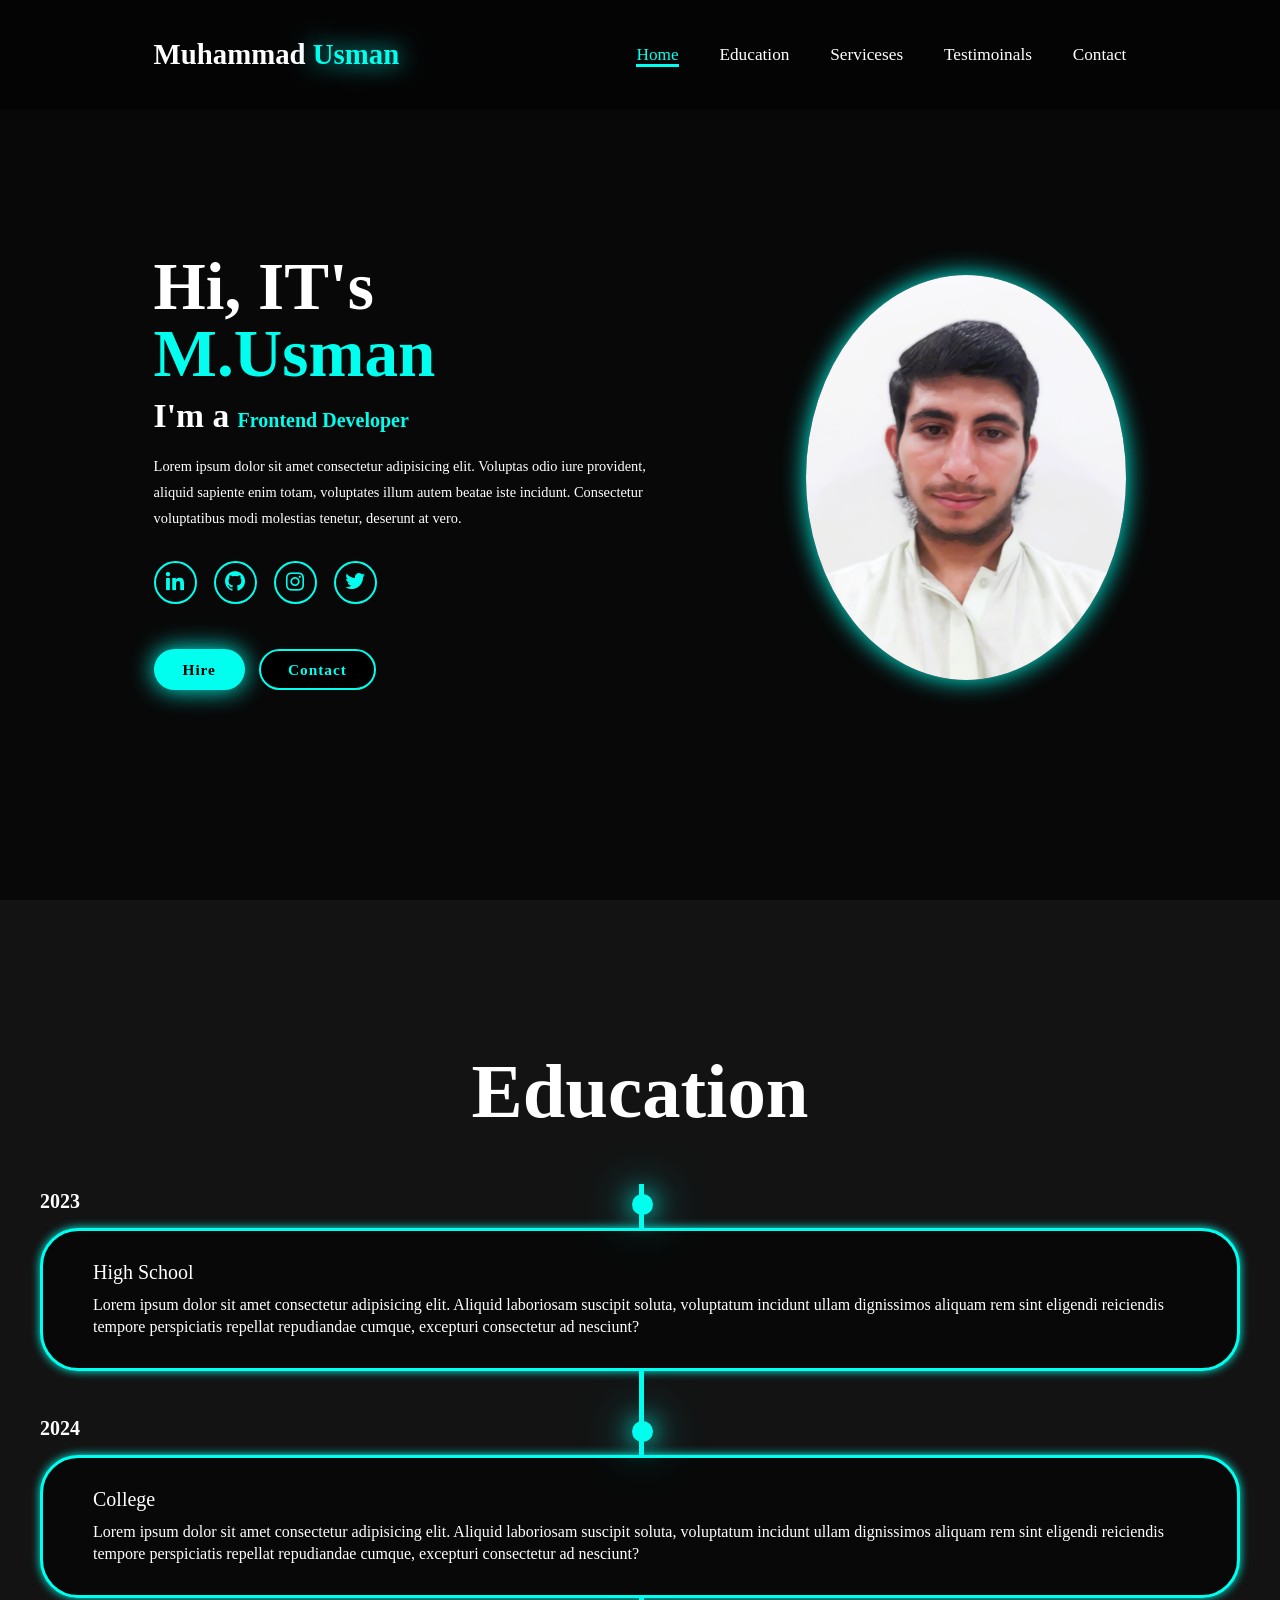
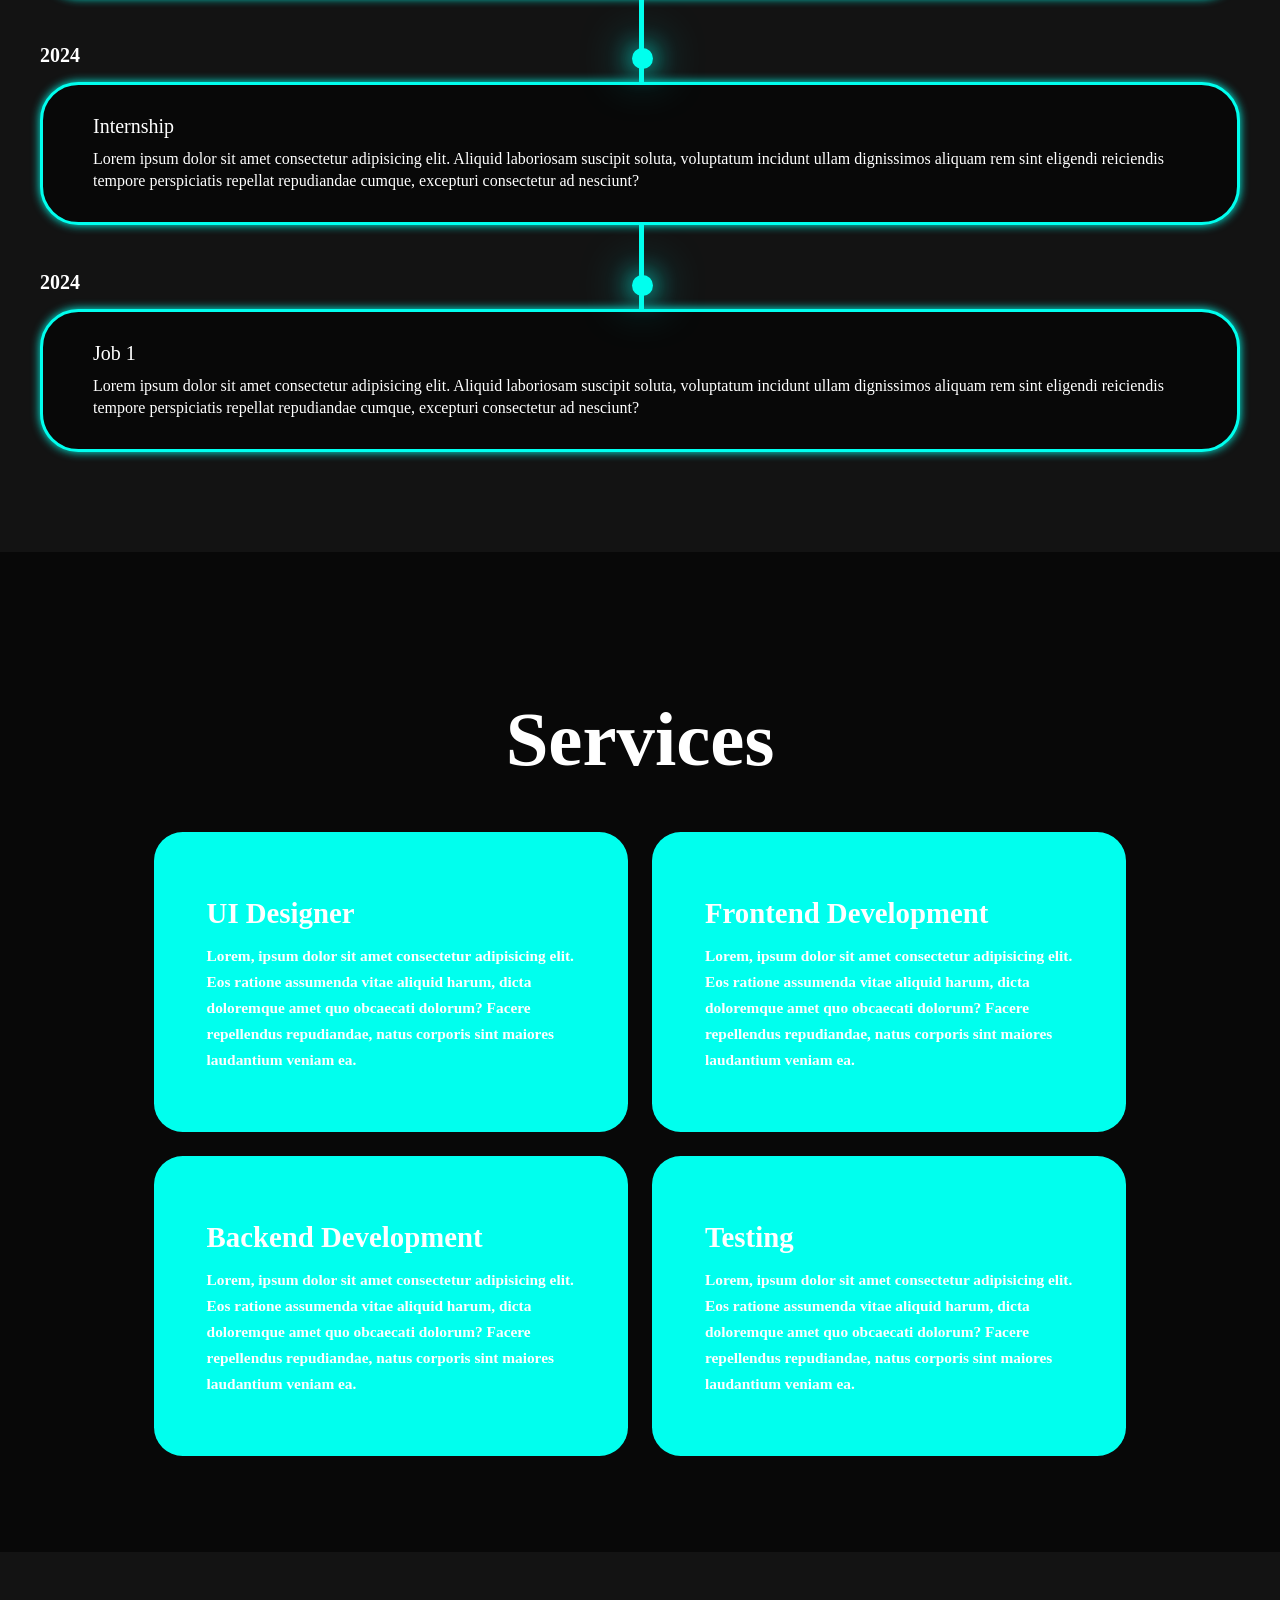
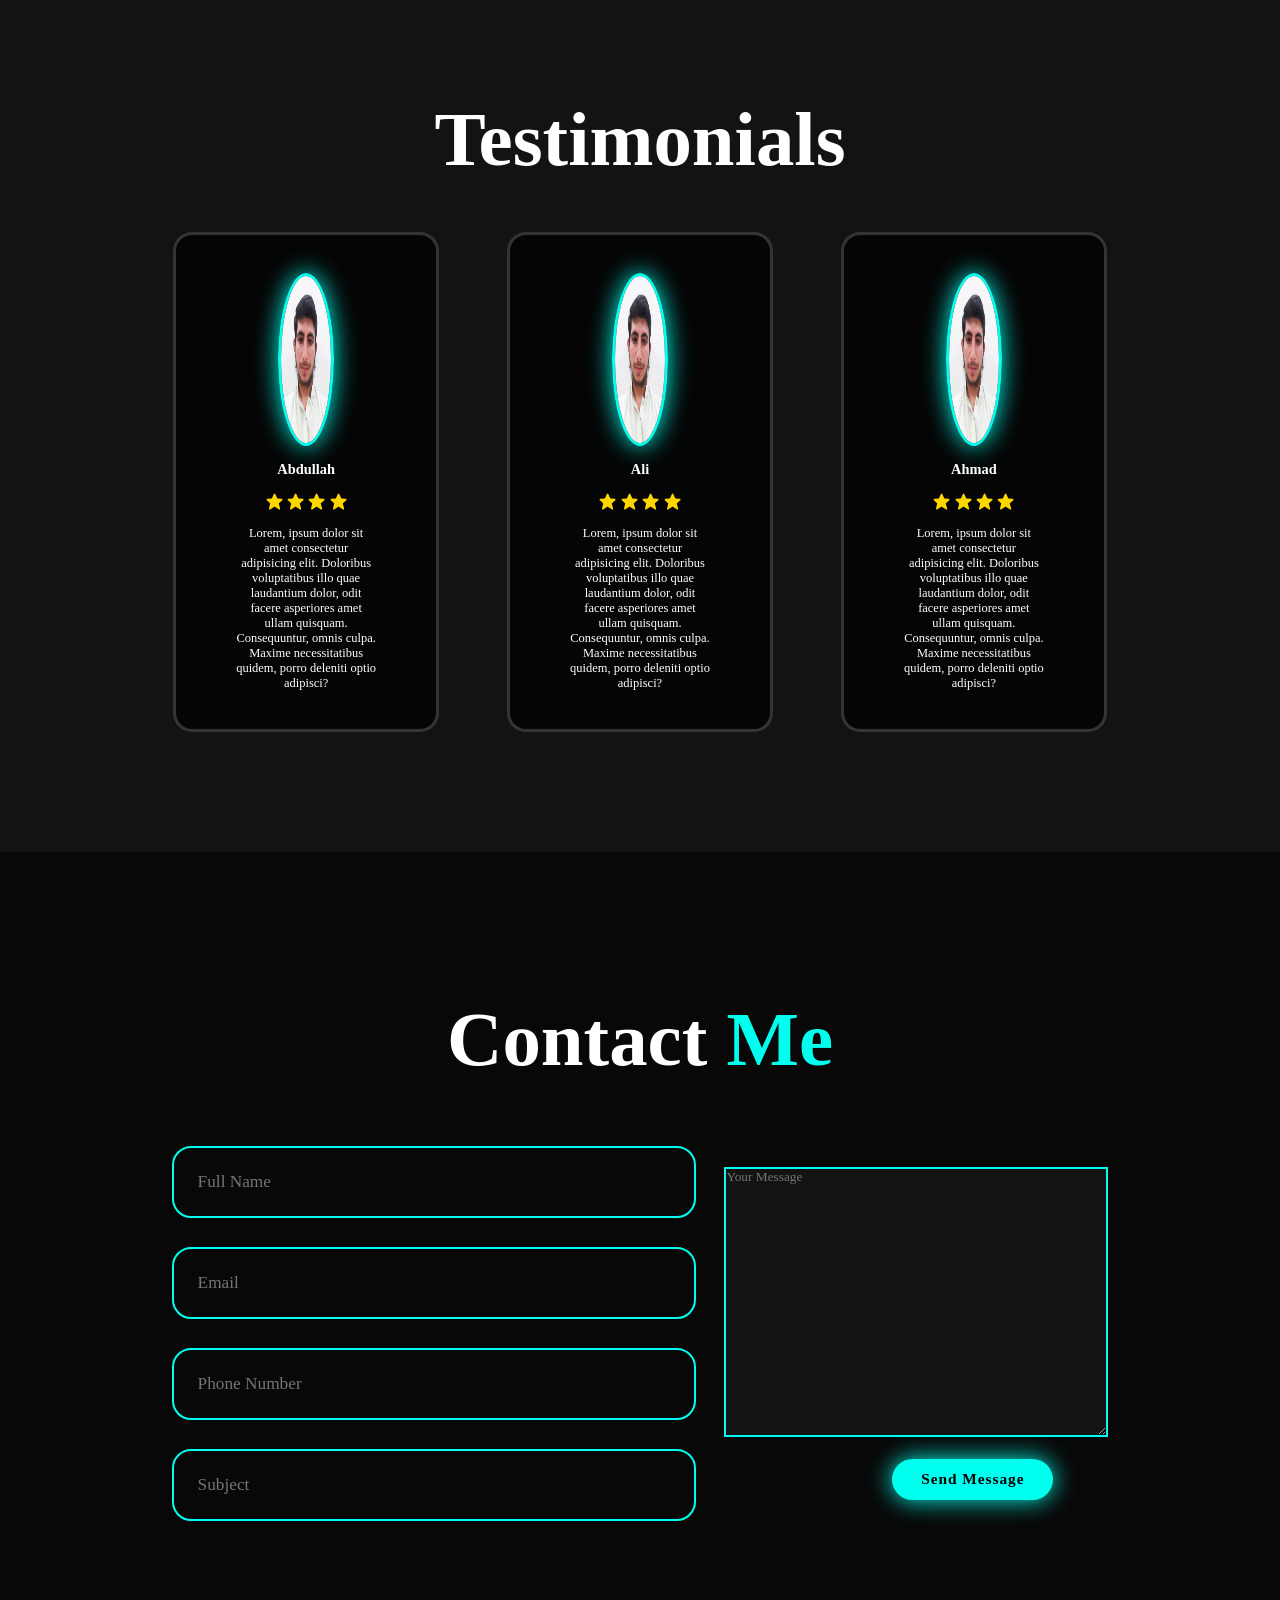
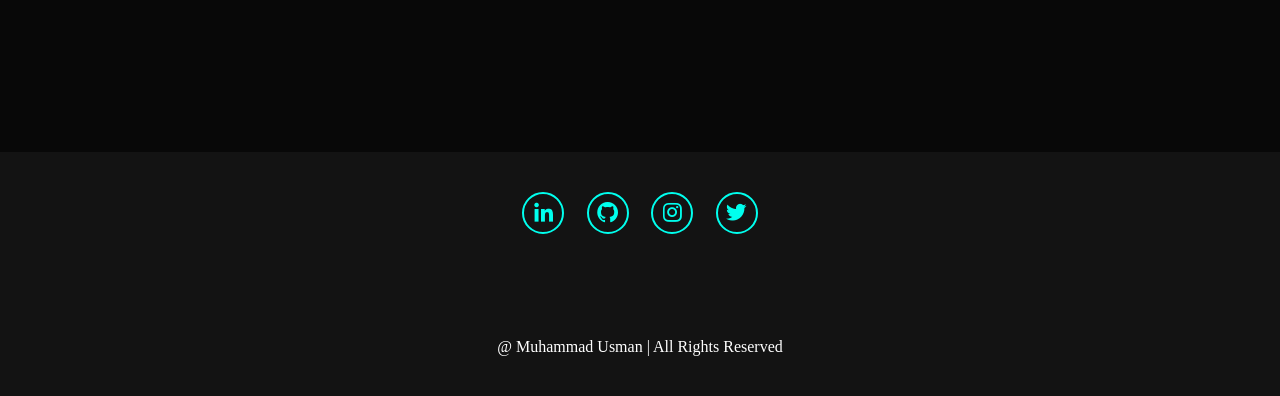
==== My Portfolio/index.html @ 7341e956 "Add files via upload" ====
<!DOCTYPE html>
<html lang="en">
<head>
    <meta charset="UTF-8">
    <meta name="viewport" content="width=device-width, initial-scale=1.0">
    <title>Portfolio</title>
    <link rel="stylesheet" href="style.css">
    <link href='https://unpkg.com/boxicons@2.1.4/css/boxicons.min.css' rel='stylesheet'>
</head>
<body>
    
    <header class="header">
        <a href="#home" class="logo">Muhammad
            <span>Usman</span></a>

            <i class='bx bx-menu' id="menu-icon"></i>

            <nav class="navbar">
                <a href="#home "class="active">Home</a>
                <a href="#education ">Education</a>
                <a href="#Services ">Serviceses</a>
                <a href="#testimoinals">Testimoinals</a>
                <a href="#contact">Contact</a>
            </nav>
    </header>

      <section class="home" id="home">
        <div class="home-content"><h1>Hi, IT's <span>M.Usman</span></h1>
        <h3 class="text-animation">I'm a   <span>Frontend Developer</span></h3>
        <p> 
            Lorem ipsum dolor sit amet consectetur adipisicing elit. Voluptas odio iure provident, aliquid sapiente enim totam, voluptates illum autem beatae iste incidunt. Consectetur voluptatibus modi molestias tenetur, deserunt at vero.</p>
      
           <div class="social-icons">
            <a href="#"><i class='bx bxl-linkedin'></i></a>
            <a href="#"><i class='bx bxl-github'></i></a>
            <a href="#"><i class='bx bxl-instagram'></i></a>
            <a href="#"><i class='bx bxl-twitter'></i></a>
           </div>
        
           <div class="btn-group">
            <a href="#" class="btn">Hire</a>
            <a href="#contact" class="btn">Contact</a>
           </div>  
        </div>

        <div class="home-img">
            <img src="./assets/me.png" alt="">
        </div>
      </section>
     
      <section class="education" id="education">
         <h2 class="heading">Education</h2>

         <div class="timeline-items">
            <div class="timeline-item">
                <div class="timeline-dot"> </div>
                    <div class="timeline-date">2023</div>
                    <div class="timeline-content">
                        <h3>High School</h3>
                        <p>Lorem ipsum dolor sit amet consectetur adipisicing elit. Aliquid laboriosam suscipit soluta, voluptatum incidunt ullam dignissimos aliquam rem sint eligendi reiciendis tempore perspiciatis repellat repudiandae cumque, excepturi consectetur ad nesciunt?</p>
                    </div>
               
            </div> 

            <div class="timeline-items">
                <div class="timeline-item">
                    <div class="timeline-dot">  </div>
                        <div class="timeline-date">2024</div>
                        <div class="timeline-content">
                            <h3>College</h3>
                            <p>Lorem ipsum dolor sit amet consectetur adipisicing elit. Aliquid laboriosam suscipit soluta, voluptatum incidunt ullam dignissimos aliquam rem sint eligendi reiciendis tempore perspiciatis repellat repudiandae cumque, excepturi consectetur ad nesciunt?</p>
                        </div>
                  
                </div> 

                <div class="timeline-items">
                    <div class="timeline-item">
                        <div class="timeline-dot"></div>
                            <div class="timeline-date">2024</div>
                            <div class="timeline-content">
                                <h3>Internship</h3>
                                <p>Lorem ipsum dolor sit amet consectetur adipisicing elit. Aliquid laboriosam suscipit soluta, voluptatum incidunt ullam dignissimos aliquam rem sint eligendi reiciendis tempore perspiciatis repellat repudiandae cumque, excepturi consectetur ad nesciunt?</p>
                            </div>
                        
                    </div> 

                    <div class="timeline-items">
                        <div class="timeline-item">
                            <div class="timeline-dot"></div>
                                <div class="timeline-date">2024</div>
                                <div class="timeline-content">
                                    <h3>Job 1</h3>
                                    <p>Lorem ipsum dolor sit amet consectetur adipisicing elit. Aliquid laboriosam suscipit soluta, voluptatum incidunt ullam dignissimos aliquam rem sint eligendi reiciendis tempore perspiciatis repellat repudiandae cumque, excepturi consectetur ad nesciunt?</p>
                                </div>
                            
                        </div> 
         </div>
      </section>


      <section class="Services" id="Services">
        <h2 class="heading">Services</h2>

        <div class="services-container">
            <div class="services-box">
                <div class="services-info">
                    <h4>UI Designer</h4>
                    <p>Lorem, ipsum dolor sit amet consectetur adipisicing elit. Eos ratione assumenda vitae aliquid harum, dicta doloremque amet quo obcaecati dolorum? Facere repellendus repudiandae, natus corporis sint maiores laudantium veniam ea.</p>
                </div>
            </div>

            <div class="services-box">
                <div class="services-info">
                    <h4>Frontend Development</h4>
                    <p>Lorem, ipsum dolor sit amet consectetur adipisicing elit. Eos ratione assumenda vitae aliquid harum, dicta doloremque amet quo obcaecati dolorum? Facere repellendus repudiandae, natus corporis sint maiores laudantium veniam ea.</p>
                </div>
            </div>

            <div class="services-box">
                <div class="services-info">
                    <h4>Backend Development</h4>
                    <p>Lorem, ipsum dolor sit amet consectetur adipisicing elit. Eos ratione assumenda vitae aliquid harum, dicta doloremque amet quo obcaecati dolorum? Facere repellendus repudiandae, natus corporis sint maiores laudantium veniam ea.</p>
                </div>
            </div>

            <div class="services-box">
                <div class="services-info">
                    <h4>Testing</h4>
                    <p>Lorem, ipsum dolor sit amet consectetur adipisicing elit. Eos ratione assumenda vitae aliquid harum, dicta doloremque amet quo obcaecati dolorum? Facere repellendus repudiandae, natus corporis sint maiores laudantium veniam ea.</p>
                </div>
            </div>
        </div>
      </section>


   <section class="testimoinals" id="testimoinals">
    <div class="testimoinals-box">
        <h2 class="heading">Testimonials</h2>

        <div class="wrapper">
            <div class="testimoinals-item">
                <img src="./assets/me.png" alt="">
                <h2>Abdullah</h2>
                <div class="rating">
                    <i class='bx bxs-star' id="star"></i>
                    <i class='bx bxs-star' id="star"></i>
                    <i class='bx bxs-star' id="star"></i>
                    <i class='bx bxs-star' id="star"></i>
                </div>
                <p>Lorem, ipsum dolor sit amet consectetur adipisicing elit. Doloribus voluptatibus illo quae laudantium dolor, odit facere asperiores amet ullam quisquam. Consequuntur, omnis culpa. Maxime necessitatibus quidem, porro deleniti optio adipisci?</p>
            </div>

            <div class="testimoinals-item">
                <img src="./assets/me.png" alt="">
                <h2>Ali</h2>
                <div class="rating">
                    <i class='bx bxs-star' id="star"></i>
                    <i class='bx bxs-star' id="star"></i>
                    <i class='bx bxs-star' id="star"></i>
                    <i class='bx bxs-star' id="star"></i>
                </div>
                <p>Lorem, ipsum dolor sit amet consectetur adipisicing elit. Doloribus voluptatibus illo quae laudantium dolor, odit facere asperiores amet ullam quisquam. Consequuntur, omnis culpa. Maxime necessitatibus quidem, porro deleniti optio adipisci?</p>
            </div>

            <div class="testimoinals-item">
                <img src="./assets/me.png" alt="">
                <h2>Ahmad</h2>
                <div class="rating">
                    <i class='bx bxs-star' id="star"></i>
                    <i class='bx bxs-star' id="star"></i>
                    <i class='bx bxs-star' id="star"></i>
                    <i class='bx bxs-star' id="star"></i>
                </div>
                <p>Lorem, ipsum dolor sit amet consectetur adipisicing elit. Doloribus voluptatibus illo quae laudantium dolor, odit facere asperiores amet ullam quisquam. Consequuntur, omnis culpa. Maxime necessitatibus quidem, porro deleniti optio adipisci?</p>
            </div>
        </div>
    </div>
   </section>


    <section class="contact" id="contact">
        <h2 class="heading">Contact <span>Me</span></h2>

        <form action="">
            <div class="input-group">
                <div class="input-box">
                    <input type="text" placeholder="Full Name">
                    <input type="email" placeholder="Email"> 
                </div>

                <div class="input-box">
                    <input type="number" placeholder="Phone Number">
                    <input type="text" placeholder="Subject">
                </div>
            </div>

            <div class="input-group-2">
                <textarea name="" id="" cols="30"
                rows="10" placeholder="Your Message"></textarea>
                <input type="submit" value="Send Message" class="btn1">
            </div>
        </form>
    </section>


      <footer class="footer">
        <div class="social">
            <a href="#"><i class='bx bxl-linkedin'></i></a>
            <a href="#"><i class='bx bxl-github'></i></a>
            <a href="#"><i class='bx bxl-instagram'></i></a>
            <a href="#"><i class='bx bxl-twitter'></i></a>
        </div>

        <ul class="list">
            <li><a href="#FAQ"></a></li>
            <li><a href="#Services"></a></li>
            <li><a href="#About Me"></a></li>
            <li><a href="#Contact"></a></li>
            <li><a href="#Testimoinals"></a></li>
        </ul>
        <p class="copyright">
            @ Muhammad Usman | All Rights Reserved
        </p>
      </footer>







</body>
<script src="sdript.js"></script>
</html>
---- My Portfolio/style.css ----
* {
  margin: 0;
  padding: 0;
  box-sizing: border-box;
  text-decoration: none;
  border: none;
  outline: none;
  scroll-behavior: smooth;
  font-family: "Poppins", serif;
  ;
}

:root {
  --bg-color: #080808;
  --second-bg-color: #131313;
  --text-color: white;
  --main-color: #00ffee;
}

html {
  font-size: 60%;
  overflow-x: hidden;
}

body {
  background: var(--bg-color);
  color: var(--text-color);
}

.header {
  position: fixed;
  top: 0;
  left: 0;
  width: 100%;
  padding: 4rem 12% 4rem;
  background: rgba(0, 0, 0, 0.404);
  backdrop-filter: blur(10px);
  display: flex;
  justify-content: space-between;
  align-items: center;
  z-index: 5;
}

.logo {
  font-size: 3rem;
  color: var(--text-color);
  font-weight: 800;
  cursor: pointer;
  transition: 0.3s ease;
}

.logo:hover {
  transform: scale(1.1);
}

.logo span {
  text-shadow: 0 0 25px var(--main-color);
}

.navbar a {
  font-size: 1.8rem;
  color: var(--text-color);
  font-weight: 500;
  margin-left: 4rem;
  transition: 0.3s ease;
  border-bottom: 3px solid transparent;
}

.navbar a:hover,
.navbar a.active {
  color: var(--main-color);
  border-bottom: 3px solid var(--main-color);
}

#menu-icon {
  font-size: 3.6rem;
  color: var(--main-color);
  display: none;
}

section {
  min-height: 100vh;
  padding: 10rem 12% 10rem;
}

.home {
  display: flex;
  justify-content: center;
  align-items: center;
  gap: 15rem;
}

.home-content {
  display: flex;
  justify-content: center;
  flex-direction: column;
  align-items: baseline;
  text-align: left;
  margin-top: 3rem;
}

span {
  color: var(--main-color);
}

.logo span {
  color: var(--main-color);
}

.home-content h3 {
  margin-bottom: 2rem;
  margin-top: 1rem;
  font-size: 3.5rem;
}

.home-content h1 {
  font-size: 7rem;
  font-weight: 700;
  margin-top: 1.5rem;
  line-height: 1;
}

.home-img {
  border-radius: 50%;
}

.home-img img {
  position: relative;
  top: 3rem;
  width: 25vw;
  height: 45vh;
  border-radius: 60%;
  box-shadow: 0 0 25px var(--main-color);
  cursor: pointer;
  transition: 0.4s ease-in-out;
}

.home-img img:hover {
  box-shadow: 0 0 25px var(--main-color),
    0 0 50px var(--main-color),
    0 0 100px var(--main-color);
}

.home-content p {
  font-size: 1.5rem;
  font-weight: 500;
  line-height: 1.8;
  max-width: 1000px;
}

.social-icons a {
  display: inline-flex;
  justify-content: center;
  align-items: center;
  width: 4.5rem;
  height: 4.5rem;
  background: transparent;
  border: 2px solid var(--main-color);
  font-size: 2.5rem;
  border-radius: 50%;
  color: var(--main-color);
  margin: 3rem 1.5rem 3rem 0;
  transition: 0.3s ease-in-out;
}

.social-icons a:hover {
  color: var(--text-color);
  transform: scale(1.3) translatey(-5px);
  box-shadow: 0 0 25px var(--main-color);
  background-color: var(--main-color);
}

.btn {
  display: inline-block;
  padding: 1rem 2.8rem;
  background: var(--main-color);
  box-shadow: 0 0 25px var(--main-color);
  border-radius: 4rem;
  font-size: 1.6rem;
  color: black;
  border: 2px solid transparent;
  letter-spacing: 0.1rem;
  font-weight: 600;
  transition: 0.3s ease-in-out;
  cursor: pointer;
}

.btn:hover {
  transform: scale(1.05);
  box-shadow: 0 0 50px var(--main-color);
}

.btn-group {
  display: flex;
  align-items: center;
  gap: 1.5rem;
  margin-top: 1.7rem;
}

.btn-group a:nth-of-type(2) {
  background-color: black;
  color: var(--main-color);
  border: 2px solid var(--main-color);
  box-shadow: 0 0 25px transparent;
}

.btn-group a:nth-of-type(2):hover {
  box-shadow: 0 0 25px var(--main-color);
  background: var(--main-color);
  color: black;
}

.text-animation {
  font-size: 34px;
  font-weight: 600;
  min-width: 280px;
}

.text-animation span {
  position: relative;
  font-size: 20px;
  color: var(--main-color);
  animation-name: myanimation;
  animation-duration: 2s infinite;
}

@keyframes  [myanimation] {
  10%,
  15%,
  30%,
  35%,
  50%,
  55%,
  70%,
  75%,
  90%,
  95% ( width: 0;)
     
 
  
}
.heading {
  font-size: 8rem;
  text-align: center;
  margin: 5rem 0;
}

.education {
  padding: 100px 15px;
  background: var(--second-bg-color);
}

.education h2 {
  margin-bottom: 5rem;
}

.timeline-items {
  max-width: 1200px;
  margin: auto;
  display: flex;
  flex-wrap: wrap;
  position: relative;
}

.timeline-items::before {
  content: "";
  position: absolute;
  width: 5px;
  height: 100%;
  background-color: var(--main-color);
  left: calc(50% - 1px);
}

.timeline-item {
  margin-bottom: 40px;
  width: 100%;
  position: relative;
}

.timeline-item:last-child {
  margin-bottom: 0;
}

.timeline-item:nth-child(add) {
  padding-right: calc(50% + 30px);
  text-align: right;
}

.timeline-item:nth-child(even) {
  padding-left: calc(50% + 30px);
}

.timeline-dot {
  height: 21px;
  width: 21px;
  background-color: var(--main-color);
  box-shadow: 0 0 25px var(--main-color),
    0 0 50px var(--main-color);
  position: absolute;
  left: calc(50% - 8px);
  border-radius: 50%;
  top: 10px;

}

.timeline-date {
  font-size: 20px;
  font-weight: 800;
  color: white;
  margin: 6px 0 15px;
}

.timeline-content {
  background-color: var(--bg-color);
  border: 3px solid var(--main-color);
  padding: 30px 50px;
  border-radius: 4rem;
  box-shadow: 0 0 10px var(--main-color);
  cursor: pointer;
  transition: 0.3s ease-in-out;
}

.timeline-content:hover {
  transform: scale(1.05);
  box-shadow: 0 0 25 var(--main-color);
}

.timeline-content h3 {
  font-size: 20px;
  color: white;
  margin: 0 0 10px;
  font-weight: 500;
}

.timeline-content p {
  color: white;
  font-size: 16px;
  font-weight: 300;
  line-height: 22px;
}

::wwebkit-scrollbar {
  width: 150px;
}

::wwebkit-scrollbar-track {
  background-color: var(--bg-color);
}

::wwebkit-scrollbar-thumb {
  background-color: var(--main-color);
  width: 50px;
}

.sevices {
  background: var(--bg-color);
  color: black;
}

.services h2 {
  margin-bottom: 5rem;
  color: white;
}

.services-container {
  display: grid;
  grid-template-columns: repeat(2, 1fr);
  align-items: center;
  gap: 2.5rem;
}

.services-box {
  background-color: var(--main-color);
  height: 300px;
  border-radius: 3rem;
  border: 5px solid transparent;
  cursor: pointer;
  transition: 0.4s ease-in-out;
}

.services-box:hover {
  background: white;
  color: black;
  border: 5px solid var(--main-color);
  transform: scale(1.03);
}

.services-box .services-info {
  display: flex;
  flex-direction: column;
  text-align: left;
  max-height: 200px;
  justify-content: left;
  align-items: baseline;
  padding: 5rem 5rem;
}

.services-info h4 {
  font-size: 3rem;
  font-weight: 800;
  line-height: 2;
}

.services-info p {
  font-size: 1.6rem;
  font-weight: 600;
  max-height: 100px;
  line-height: 1.7;
  margin: auto;
}

.testimoinals {
  background: var(--second-bg-color);
}

.testimoinals-box {
  background-size: cover;
  display: flex;
  align-items: center;
  justify-content: center;
  flex-direction: column;
}

.testimoinals .heading {
  margin-bottom: 5rem;
}

.testimoinals-box img {
  width: 40%;
  height: 40%;
  border-radius: 70%;
  border: 3px solid var(--main-color);
  box-shadow: 0 0 25px var(--main-color);
}

.wrapper {
  display: grid;
  grid-template-columns: repeat(3, 1fr);
  gap: 3rem;
}

.testimoinals-item {
  min-height: 500px;
  max-width: 450px;
  background: rgba(0, 0, 0, 0.7);
  border: 3px solid rgba(238, 238, 238, 0.2);
  border-radius: 2rem;
  margin: 0 2rem;
  padding: 30px 60px;
  cursor: pointer;
  display: flex;
  flex-direction: column;
  align-items: center;
  justify-content: center;
  text-align: center;
  gap: 1.5rem;
  color: white;
  transition: 0.4s ease-in-out;
}

.testimoinals-item:hover {
  border: 3px solid var(--main-color);
  transform: translateY(-10px) scale(1.03);
  box-shadow: 0 0 25px var(--main-color);
}

.testimoinals-item h3 {
  font-size: 1.3rem;
}

.testimoinals-item p {
  font-size: 1.3rem;
}

#star {
  color: gold;
  font-size: 2rem;
}

.contact {
  background-color: var(--bg-color);
}

.contact h2 {
  margin-bottom: 3rem;
  color: white;
}

.contact form {
  display: flex;
  align-items: center;
  justify-content: center;
  gap: 3rem;
  margin: 5rem auto;
  text-align: center;
}

.contact form .input-box {
  display: flex;
  justify-content: center;
  flex-wrap: wrap;
}

.contact form .input-box input,
.contct form textarea {
  width: 100%;
  padding: 2.5rem;
  color: var(--text-color);
  background-color: var(--bg-color);
  border: 2px solid var(--main-color);
  font-size: 1.8rem;
  border-radius: 2rem;
  margin: 1.5rem 0;
  resize: none;
}

.contact form textarea {
  background-color: var(--second-bg-color);
  width: 30vw;
  height: 30vh;
  border: 2px solid var(--main-color);
}


.contact form .btn1 {
  display: flex;
  justify-content: center;
  align-items: center;
  padding: 1rem 2.8rem;
  background: var(--main-color);
  box-shadow: 0 0 25px var(--main-color);
  border-radius: 4rem;
  font-size: 1.6rem;
  color: black;
  border: 2px solid transparent;
  letter-spacing: 0.1rem;
  font-weight: 600;
  transition: 0.3s ease-in-out;
  cursor: pointer;
  margin-top: 2rem;
  margin-left: 17.5rem;

}

.contact form .btn1:hover {
  transform: scale(1.05);
  box-shadow: 0 0 50px var(--main-color);
}

.footer {
  position: relative;
  bottom: 0;
  width: 100%;
  padding: 40px 0;
  background-color: var(--second-bg-color);
}

.footer .social {
  text-align: center;
  padding-bottom: 25px;
  color: var(--main-color);
}

.footer .social a {
  font-size: 25px;
  color: var(--main-color);
  border: 2px solid var(--main-color);
  width: 42px;
  height: 42px;
  line-height: 42px;
  display: inline-block;
  text-align: center;
  border-radius: 50%;
  margin: 0 10px;
  transition: 0.3s ease-in-out;
}

.footer .social a:hover {
  transform: scale(1.2) translateY(-10px);
  background-color: var(--main-color);
  color: black;
  box-shadow: 0 0 25px var(--main-color);
}

.footer ul {
  margin-top: 0;
  padding: 0;
  font-size: 18px;
  line-height: 1.6;
  margin-bottom: 0;
  text-align: center;
}

.footer ul li a {
  color: white;
  border-bottom: 3px solid transparent;
  transition: 0.3s ease-in-out;
}

.footer ul li a:hover {
  border-bottom: 3px solid var(--main-color);
}

.footer ul li {
  display: inline-block;
  padding: 0 15px;
}

.footer .copyright {
  margin-top: 50px;
  text-align: center;
  font-size: 16px;
  color: white;
}

@media screen and (max-width:1085px) {
  html {
    font-size: 55%;
  }

  .services-container {
    padding-bottom: 7rem;
    grid-template-columns: repeat(2.1fr);
  }
}

@media screen and (max-width:991px) {
  .header {
    padding: 2rem 3%;
  }

  .section {
    padding: 10rem 3% 2rem;
  }

  .timeline-items::before {
    left: 7px;
  }

  .timeline-item:nth-child(add) {
    padding-right: 0;
    text-align: left;
  }

  .timeline-item:nth-child(odd),
  .timeline-item:nth-child(even) {
    padding-left: 37px;
  }

  .timeline-dot {
    left: 0;
  }

  .services {
    padding-bottom: 7rem;
  }

  .testimoinals .wrapper {
    flex-direction: column;
    flex-wrap: wrap;
  }

  .footer {
    padding: 2rem 3%;
    margin: 20px;
  }
}

@media (max-width:895px) {
  #menu-icon {
    display: block;
    color: var(--main-color);
  }

  .navbar {
    display: none;
  }

  .navbar.active {
    display: block;
  }

  .navbar a {
    display: block;
    font-size: 2rem;
    margin: 3rem 0;
    color: white;
  }

  .home {
    flex-direction: column-reverse;
    margin: 5rem 4rem;
  }

  .home-content h3 {
    font-size: 2.6rem;
  }

  .home-content h1 {
    font-size: 8rem;
    margin-top: 3rem;
  }

  .home-content p {
    max-width: 600px;
    margin: 0 auto;
  }

  .home-img img {
    width: 56vw;
  }

  .services h2 {
    margin-bottom: 3rem;
  }

  .services-container {
    grid-template-columns: repeat(1.2fr);
  }

  .contact form .btn1 {
    display: flex;
    justify-content: center;
    align-items: center;
    padding: 1rem 2.8rem;
    background: var(--main-color);
    box-shadow: 0 0 25px var(--main-color);
    border-radius: 4rem;
    font-size: 1.6rem;
    color: black;
    border: 2px solid transparent;
    letter-spacing: 0.1rem;
    font-weight: 600;
    transition: 0.3s ease-in-out;
    cursor: pointer;
    margin-top: 2rem;
    margin-left: 17.5rem;
    margin-right: 17.7rem;

  }

  .contact form .btn1:hover {
    transform: scale(1.05);
    box-shadow: 0 0 50px var(--main-color);
  }

  .services-container {
    display: grid;
    grid-template-columns: repeat(2, 1fr);
    align-items: center;
    gap: 2.5rem;
  }

  .services-box {
    background-color: var(--main-color);
    height: 300px;
    border-radius: 3rem;
    border: 5px solid transparent;
    cursor: pointer;
    transition: 0.4s ease-in-out;
  }

  .services-box:hover {
    background: white;
    color: black;
    border: 5px solid var(--main-color);
    transform: scale(1.03);
  }

  .services-box .services-info {
    display: flex;
    flex-direction: column;
    text-align: left;
    max-height: 200px;
    justify-content: left;
    align-items: baseline;
    padding: 5rem 5rem;
  }

  .services-info h4 {
    font-size: 3rem;
    font-weight: 800;
    line-height: 2;
  }

  .services-info p {
    font-size: 1.6rem;
    font-weight: 600;
    max-height: 100px;
    line-height: 1.7;
    margin: auto;
  }

  .home-img img {
    display: flex;
    justify-content: center;
    align-items: center;
    margin: 0 auto;
    border-radius: 50%;
    left: 40px;
   
  }
 .education{
    /* display: flex;
    justify-content: center;
    align-items: center; */
    margin: 20px;
    left: 30px;
    width: 100% ;;
  }
}
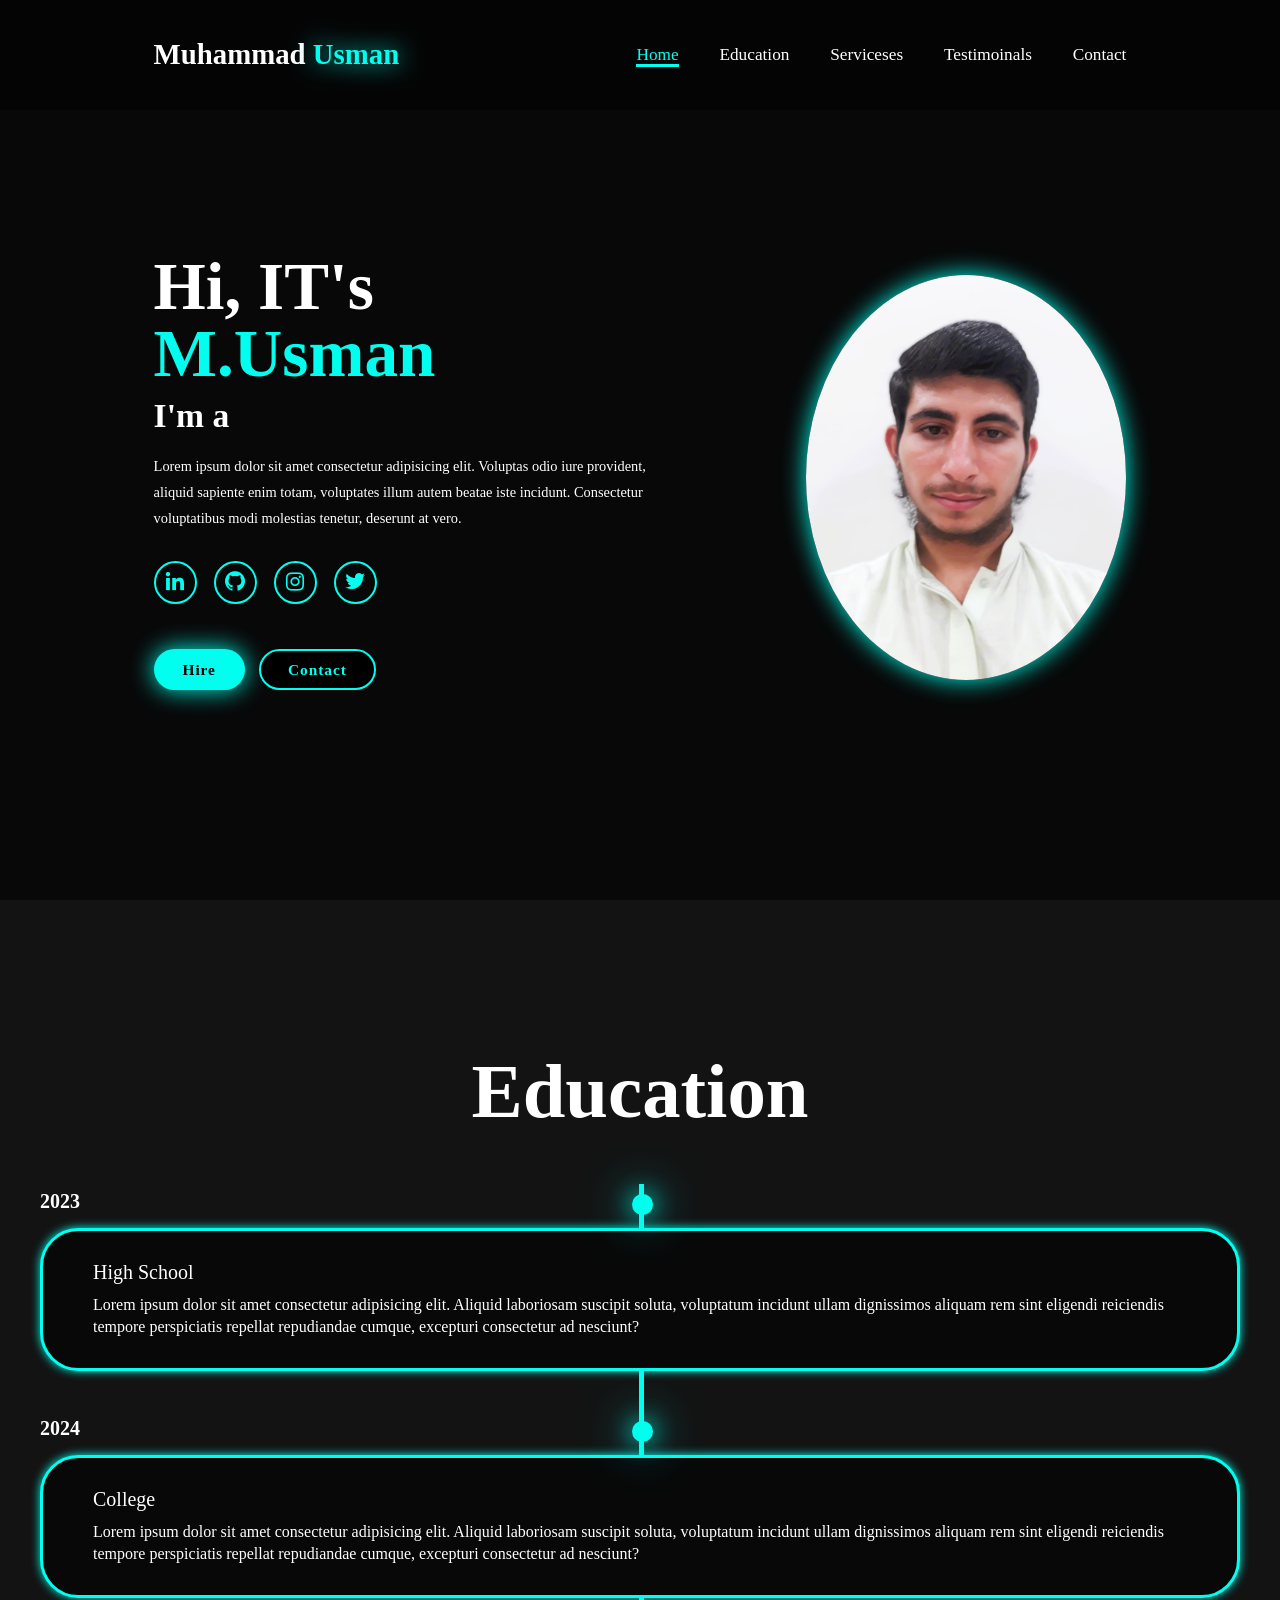
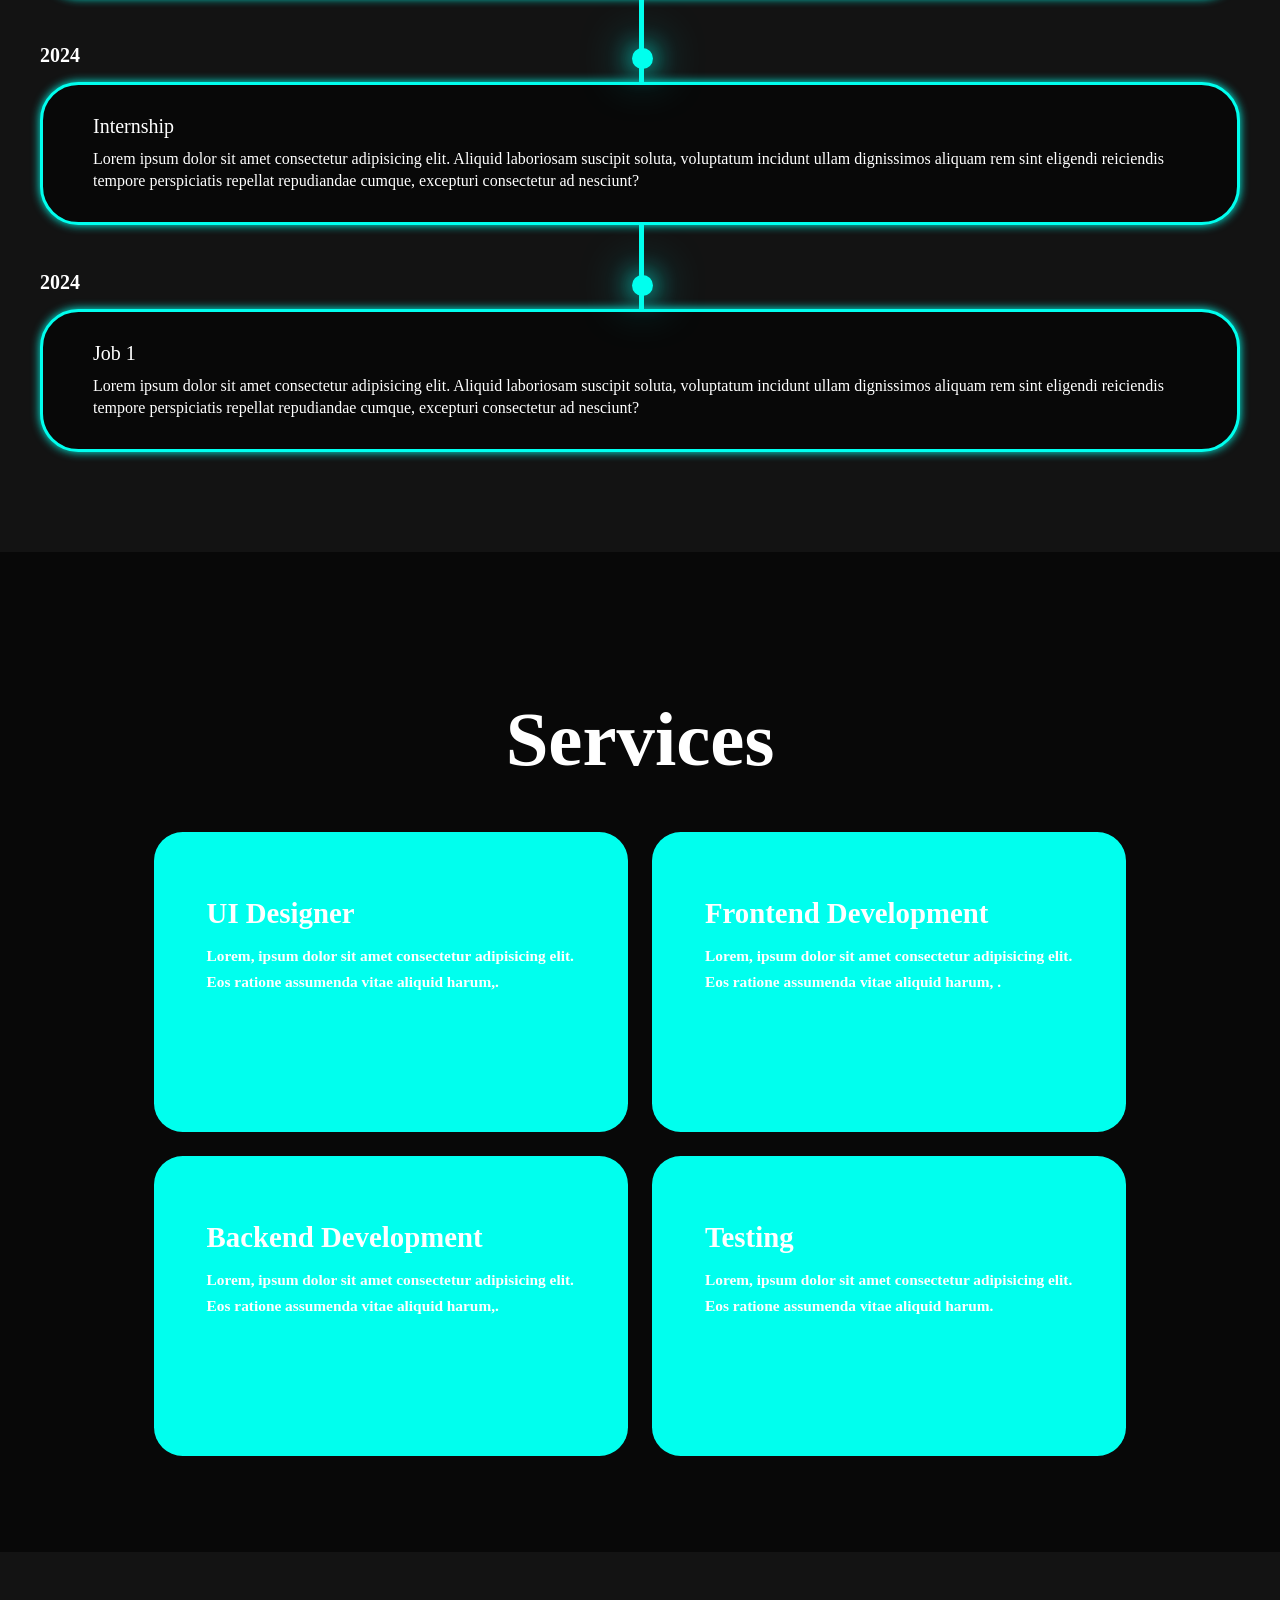
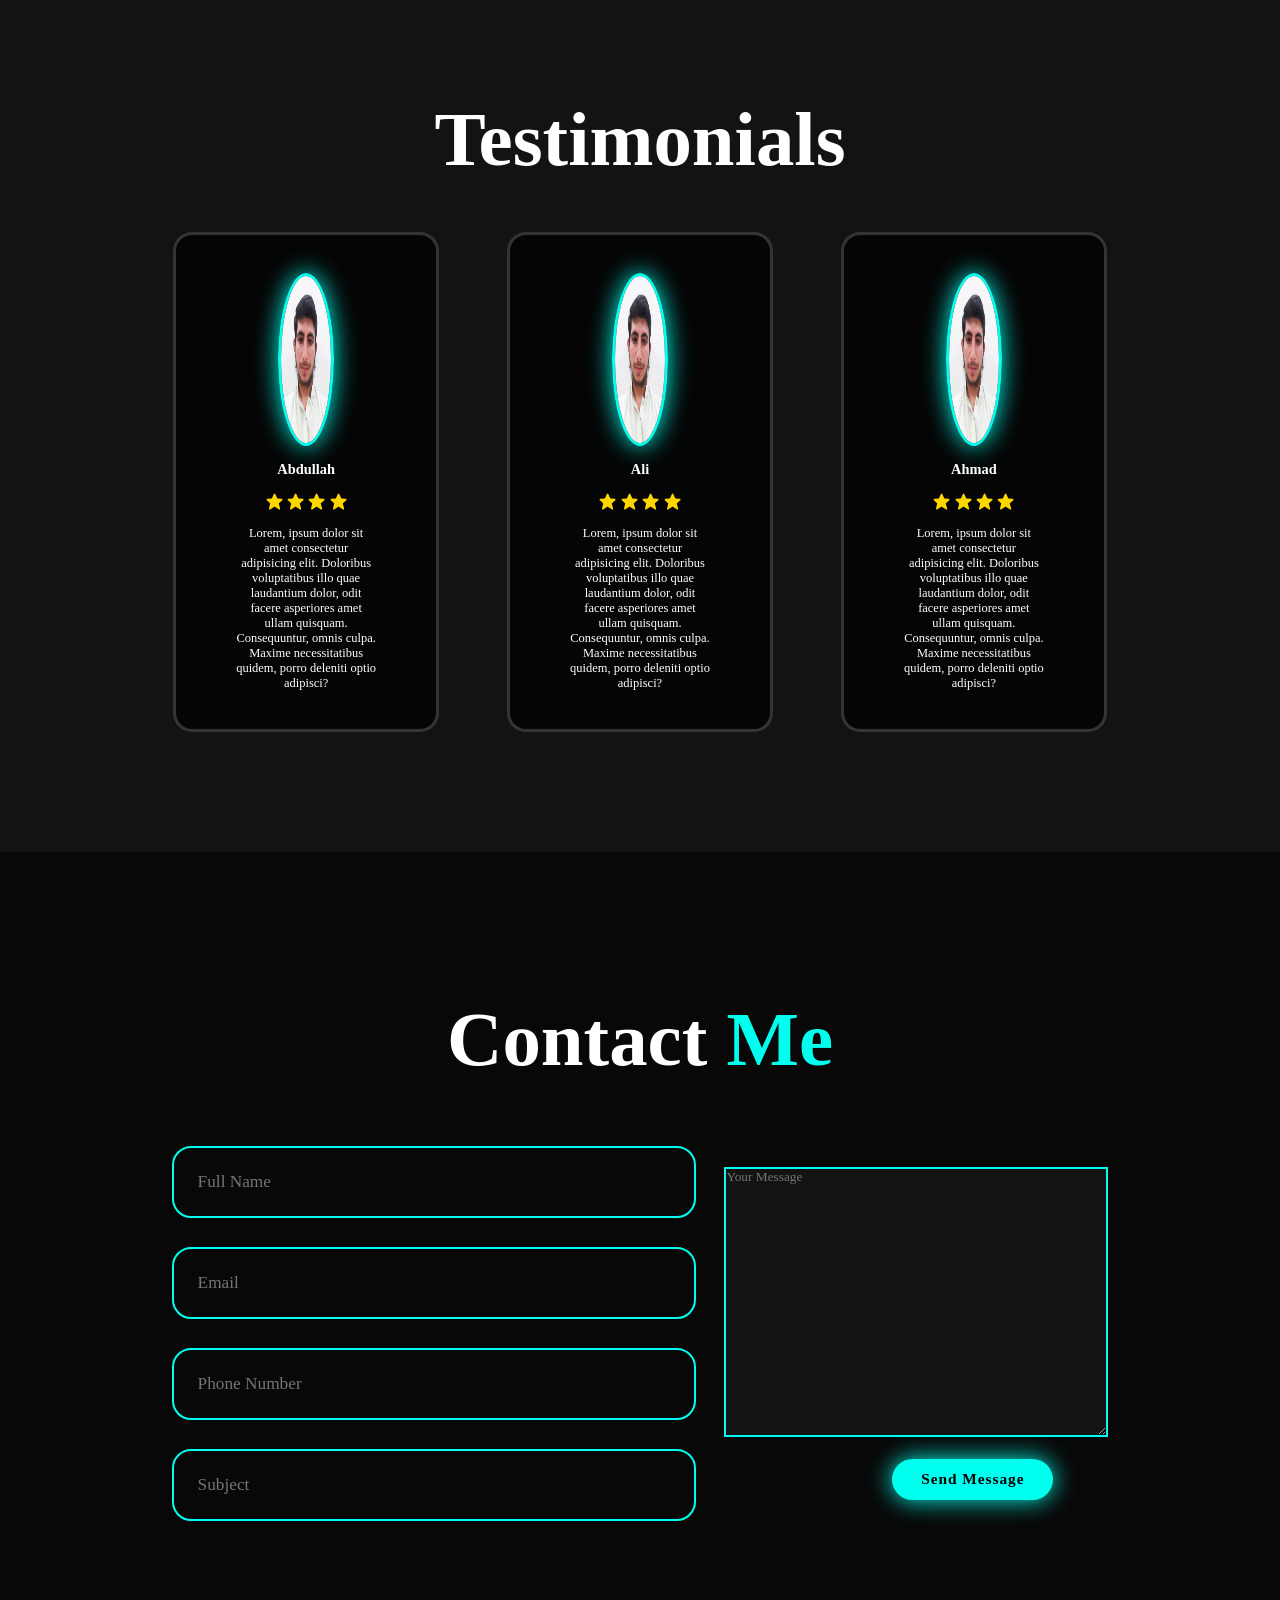
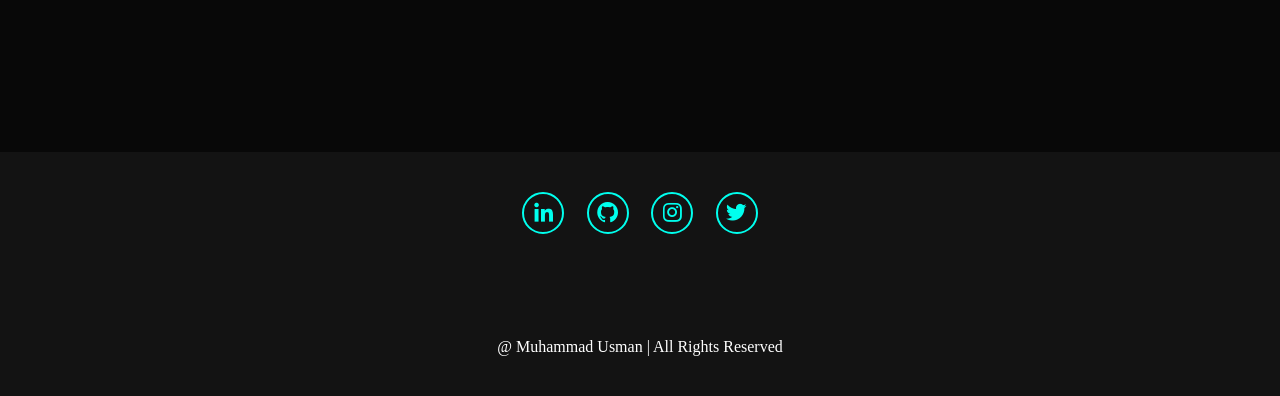
==== commit b0a7ed1e: "Update index.html" ====
--- a/My Portfolio/index.html
+++ b/My Portfolio/index.html
@@ -26,7 +26,7 @@
 
       <section class="home" id="home">
         <div class="home-content"><h1>Hi, IT's <span>M.Usman</span></h1>
-        <h3 class="text-animation">I'm a   <span>Frontend Developer</span></h3>
+        <h3 class="text-animation">I'm a   <span></span></h3>
         <p> 
             Lorem ipsum dolor sit amet consectetur adipisicing elit. Voluptas odio iure provident, aliquid sapiente enim totam, voluptates illum autem beatae iste incidunt. Consectetur voluptatibus modi molestias tenetur, deserunt at vero.</p>
       
@@ -105,28 +105,28 @@
             <div class="services-box">
                 <div class="services-info">
                     <h4>UI Designer</h4>
-                    <p>Lorem, ipsum dolor sit amet consectetur adipisicing elit. Eos ratione assumenda vitae aliquid harum, dicta doloremque amet quo obcaecati dolorum? Facere repellendus repudiandae, natus corporis sint maiores laudantium veniam ea.</p>
+                    <p>Lorem, ipsum dolor sit amet consectetur adipisicing elit. Eos ratione assumenda vitae aliquid harum,.</p>
                 </div>
             </div>
 
             <div class="services-box">
                 <div class="services-info">
                     <h4>Frontend Development</h4>
-                    <p>Lorem, ipsum dolor sit amet consectetur adipisicing elit. Eos ratione assumenda vitae aliquid harum, dicta doloremque amet quo obcaecati dolorum? Facere repellendus repudiandae, natus corporis sint maiores laudantium veniam ea.</p>
+                    <p>Lorem, ipsum dolor sit amet consectetur adipisicing elit. Eos ratione assumenda vitae aliquid harum, .</p>
                 </div>
             </div>
 
             <div class="services-box">
                 <div class="services-info">
                     <h4>Backend Development</h4>
-                    <p>Lorem, ipsum dolor sit amet consectetur adipisicing elit. Eos ratione assumenda vitae aliquid harum, dicta doloremque amet quo obcaecati dolorum? Facere repellendus repudiandae, natus corporis sint maiores laudantium veniam ea.</p>
+                    <p>Lorem, ipsum dolor sit amet consectetur adipisicing elit. Eos ratione assumenda vitae aliquid harum,.</p>
                 </div>
             </div>
 
             <div class="services-box">
                 <div class="services-info">
                     <h4>Testing</h4>
-                    <p>Lorem, ipsum dolor sit amet consectetur adipisicing elit. Eos ratione assumenda vitae aliquid harum, dicta doloremque amet quo obcaecati dolorum? Facere repellendus repudiandae, natus corporis sint maiores laudantium veniam ea.</p>
+                    <p>Lorem, ipsum dolor sit amet consectetur adipisicing elit. Eos ratione assumenda vitae aliquid harum.</p>
                 </div>
             </div>
         </div>
@@ -223,12 +223,6 @@
         </p>
       </footer>
 
-
-
-
-
-
-
 </body>
 <script src="sdript.js"></script>
-</html>+</html>
